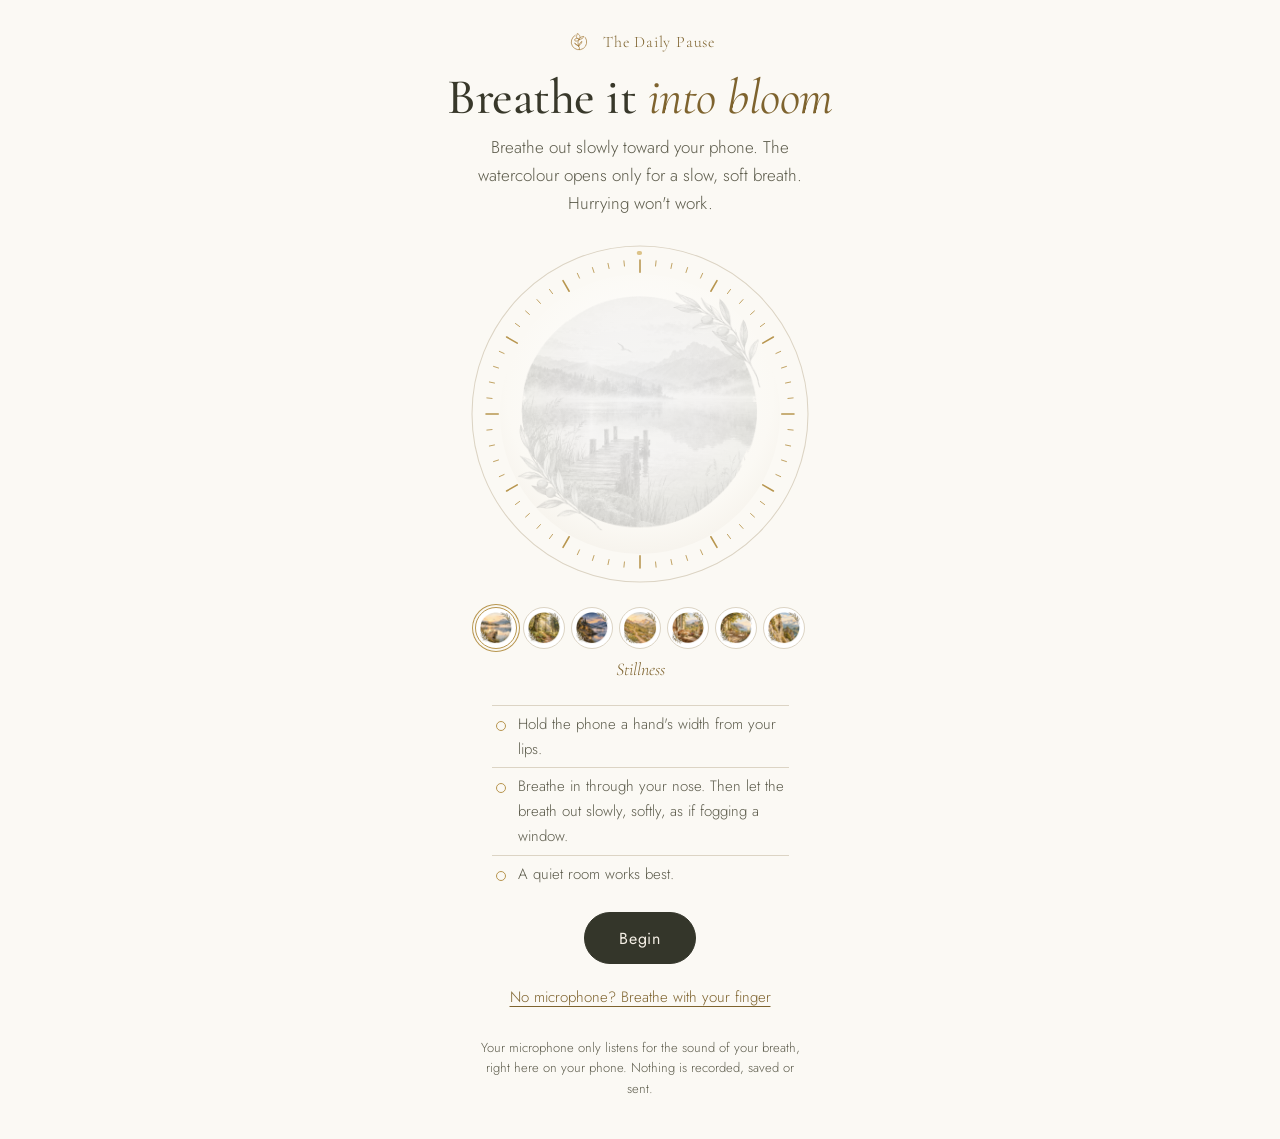
==== oddech/index.html @ 522d476b "Breathe into bloom: microphone-guided slow breath prototype Co-Authored-By: Claude Opus 5.5 <noreply" ====
<!doctype html><html lang="en"><head><meta charset="utf-8"><meta name="viewport" content="width=device-width,initial-scale=1,viewport-fit=cover"><title>Breathe it into bloom</title>
<meta name="claude:viewport-fit-sides" content="cover">
<meta name="description" content="A slow breath, guided by your phone's microphone. The watercolour opens only when you breathe out slowly. Everything stays on your device.">
<link rel="preconnect" href="https://fonts.googleapis.com"><link rel="preconnect" href="https://fonts.gstatic.com" crossorigin>
<link rel="stylesheet" href="https://fonts.googleapis.com/css2?family=Cormorant+Garamond:ital,wght@0,400;0,500;1,400&family=Jost:wght@300;400&display=swap">
<style>
/* VOICE hushed ritual: the page waits for you, it never hurries you
   IDEA a pale watercolour ghost that blooms into colour only on a slow out-breath
   COLOUR ivory ground, olive ink, compass gold; full bloom ends on the same ivory
   TYPE Cormorant Garamond titles and cues, Jost Light text
   LAYOUT one column centred on the gold dial, phone first */
:root{color-scheme:light;--ivory:#FBF9F4;--linen:#EFEAE1;--sage:#D9DBC9;--sage-2:#C6CAB0;--ink:#38382A;--soft:#5C5B4B;--rule:#DCD4C4;--gold:#B8964F;--gold-ink:#7E632E;--olive:#34362A;--on-olive:#F4EFE5;--disp:"Cormorant Garamond","EB Garamond",Garamond,"Times New Roman",serif;--body:"Jost","Futura","Avenir Next",system-ui,sans-serif}
*{box-sizing:border-box;min-width:0}
html,body{margin:0}
body{background:var(--ivory);color:var(--ink);font-family:var(--body);font-weight:300;font-size:17px;line-height:1.65;-webkit-font-smoothing:antialiased;overflow-x:clip;-webkit-tap-highlight-color:transparent}
.app{max-width:560px;margin:0 auto;padding:max(28px,env(safe-area-inset-top,0px)) max(5vw,16px,env(safe-area-inset-right,0px)) max(40px,env(safe-area-inset-bottom,0px)) max(5vw,16px,env(safe-area-inset-left,0px));text-align:center}
.top{display:flex;align-items:center;justify-content:center;gap:10px;color:var(--gold-ink);font-family:var(--disp);font-size:16px;letter-spacing:.05em}
.top svg{width:28px;height:28px}
h1{font-family:var(--disp);font-weight:500;font-size:clamp(36px,9vw,50px);line-height:1.02;letter-spacing:-.01em;margin:16px 0 10px}
h1 i{font-weight:400;color:var(--gold-ink)}
.lede{color:var(--soft);margin:0 auto;max-width:33ch}
.dial{position:relative;width:min(80vw,350px);aspect-ratio:1;margin:22px auto 6px;touch-action:none;user-select:none;-webkit-user-select:none}
.dial svg.ring{position:absolute;inset:0;width:100%;height:100%;overflow:visible;pointer-events:none}
.lens{position:absolute;inset:10%;border-radius:50%;overflow:hidden;background:radial-gradient(circle at 50% 42%,#fff,var(--ivory) 62%,var(--linen))}
.lens img{position:absolute;inset:4%;width:92%;height:92%;object-fit:contain;pointer-events:none}
.lens img.ghost{filter:grayscale(1) contrast(.8);opacity:.2}
.lens img.bloom{--r:0%;-webkit-mask-image:radial-gradient(circle at 50% 56%,#000 var(--r),transparent calc(var(--r) + 22%));mask-image:radial-gradient(circle at 50% 56%,#000 var(--r),transparent calc(var(--r) + 22%));filter:blur(var(--bl,6px)) saturate(var(--sa,.6));transform:scale(var(--sc,.95));opacity:var(--op,0)}
.glow{position:absolute;inset:6%;border-radius:50%;box-shadow:0 0 0 0 rgba(210,181,122,0);transition:box-shadow .8s ease;pointer-events:none}
.glow.on{box-shadow:0 0 44px 6px rgba(210,181,122,.38)}
.meter{position:relative;width:min(70vw,280px);height:22px;margin:14px auto 0}
.meter .track{position:absolute;left:0;right:0;top:10px;height:1px;background:var(--rule)}
.meter .zone{position:absolute;top:8px;height:5px;border-radius:3px;background:linear-gradient(90deg,#ECD79F,#C9A15A);opacity:.55}
.meter .dot{position:absolute;top:4px;width:13px;height:13px;margin-left:-6.5px;border-radius:50%;background:var(--ivory);border:1.5px solid var(--gold);transition:left .08s linear}
.meter .dot.hot{border-color:#8a4b2a}
.meter .lab{position:absolute;top:22px;font-size:11px;letter-spacing:.08em;text-transform:uppercase;color:var(--soft)}
.cue{font-family:var(--disp);font-style:italic;font-size:clamp(25px,6.5vw,30px);line-height:1.2;color:var(--gold-ink);min-height:2.5em;margin:26px auto 0;max-width:20ch;display:flex;align-items:center;justify-content:center;transition:opacity .4s}
.cue.warn{color:#8a4b2a}
.sub{min-height:1.7em;color:var(--soft);font-size:15px;margin:2px 0 0}
.btn{display:inline-flex;align-items:center;justify-content:center;min-height:52px;padding:14px 34px;border-radius:999px;border:1px solid var(--olive);background:var(--olive);color:var(--on-olive);font:400 16px/1.2 var(--body);letter-spacing:.06em;cursor:pointer;text-decoration:none}
.btn:hover{background:#25271d}
.btn.ghost{background:transparent;color:var(--ink);border-color:var(--sage-2)}
.btn.ghost:hover{background:var(--sage)}
.btn:focus-visible,.pick button:focus-visible,.link:focus-visible{outline:1px solid var(--gold-ink);outline-offset:4px}
.row{display:flex;flex-wrap:wrap;gap:10px;justify-content:center;margin-top:20px}
.link{background:none;border:0;font:300 15px var(--body);color:var(--gold-ink);text-decoration:underline;text-underline-offset:4px;cursor:pointer;margin-top:14px;padding:8px}
.pick{display:flex;flex-wrap:wrap;justify-content:center;gap:6px;margin:18px auto 0;max-width:340px}
.pick button{width:42px;height:42px;border-radius:50%;border:1px solid var(--rule);background:#fff;padding:3px;cursor:pointer}
.pick button img{width:100%;height:100%;object-fit:contain;display:block}
.pick button[aria-pressed=true]{border-color:var(--gold);box-shadow:0 0 0 2px var(--ivory),0 0 0 3px var(--gold)}
.pickname{font-family:var(--disp);font-style:italic;color:var(--gold-ink);font-size:18px;margin-top:6px;min-height:1.5em}
.tips{list-style:none;padding:0;margin:20px auto 0;max-width:33ch;text-align:left;font-size:15px;color:var(--soft)}
.tips li{padding:6px 0 6px 26px;position:relative;border-top:1px solid var(--rule)}
.tips li::before{content:"";position:absolute;left:4px;top:15px;width:8px;height:8px;border:1px solid var(--gold);border-radius:50%}
.fine{font-size:13px;color:var(--soft);margin:22px auto 0;max-width:40ch;line-height:1.55}
.done h2{font-family:var(--disp);font-weight:500;font-size:clamp(30px,7.5vw,38px);line-height:1.1;margin:4px 0 6px}
.done p{color:var(--soft);margin:0 auto;max-width:34ch}
.why{font-size:15px;color:var(--soft);max-width:36ch;margin:16px auto 0;padding-top:14px;border-top:1px solid var(--rule)}
.why b{font-weight:400;color:var(--ink)}
.dbg{font:12px/1.4 ui-monospace,monospace;color:var(--soft);margin-top:10px;white-space:pre}
[hidden]{display:none!important}
@media (prefers-reduced-motion:reduce){.glow,.meter .dot,.cue{transition:none}}
</style>

</head><body><main class="app">
  <div class="top"><svg viewBox="0 0 1080 1080" aria-hidden="true"><g transform="translate(540 540) scale(.92) translate(-362.93 -376.05)" fill="none" stroke="#A47A38" stroke-width="30" stroke-linecap="round" stroke-linejoin="round"><path d="M205,92 A325,325 0 1 0 628,188"/><path d="M378,690 L378,612 C378,588 348,572 345,545 C340,500 322,445 320,400 C318,355 338,322 372,268"/><path d="M345,543 C290,505 222,455 176,420 C185,450 250,500 345,543"/><path d="M347,545 C365,470 420,385 483,350 C495,380 460,450 347,545"/><path d="M372,268 C345,225 255,205 200,250 C165,280 172,330 230,338 C290,345 335,315 372,268"/><path d="M372,265 C330,240 275,215 258,185 C238,150 260,115 272,95 C285,72 284,45 290,22 C350,40 398,92 406,152 C412,200 395,238 372,265"/><path d="M403,205 C450,165 505,138 565,145 C540,205 480,262 375,272"/></g></svg>The Daily Pause</div>

  <h1>Breathe it <i>into bloom</i></h1>
  <p class="lede" id="lede">Breathe out slowly toward your phone. The watercolour opens only for a slow, soft breath. Hurrying won't work.</p>

  <div class="dial" id="dial">
    <svg class="ring" viewBox="0 0 200 200" aria-hidden="true">
      <defs><linearGradient id="gg" x1="0" y1="0" x2="1" y2="1"><stop offset="0" stop-color="#F6E7BC"/><stop offset=".42" stop-color="#C9A15A"/><stop offset=".68" stop-color="#ECD79F"/><stop offset="1" stop-color="#A47A38"/></linearGradient></defs>
      <circle cx="100" cy="100" r="96" fill="none" stroke="#DCD4C4" stroke-width=".6"/>
      <g id="ticks" stroke="#B8964F" stroke-linecap="round"></g>
      <circle id="prog" cx="100" cy="100" r="92" fill="none" stroke="url(#gg)" stroke-width="2.4" stroke-linecap="round" pathLength="100" stroke-dasharray="0 100" transform="rotate(-90 100 100)"/>
    </svg>
    <div class="glow" id="glow"></div>
    <div class="lens">
      <img class="ghost" id="ghost" alt="">
      <img class="bloom" id="bloom" alt="">
    </div>
  </div>

  <!-- start -->
  <section id="vStart">
    <div class="pick" id="pick" role="group" aria-label="Choose a watercolour"></div>
    <div class="pickname" id="pickname"></div>
    <ul class="tips">
      <li>Hold the phone a hand's width from your lips.</li>
      <li>Breathe in through your nose. Then let the breath out slowly, softly, as if fogging a window.</li>
      <li>A quiet room works best.</li>
    </ul>
    <div class="row"><button class="btn" id="go">Begin</button></div>
    <button class="link" id="goHold">No microphone? Breathe with your finger</button>
    <p class="fine">Your microphone only listens for the sound of your breath, right here on your phone. Nothing is recorded, saved or sent.</p>
  </section>

  <!-- breathing -->
  <section id="vBreath" hidden>
    <div class="meter" id="meter" aria-hidden="true">
      <div class="track"></div><div class="zone" id="zone"></div><div class="dot" id="dot"></div>
      <span class="lab" style="left:0">still</span><span class="lab" id="labSoft">soft</span><span class="lab" style="right:0">too strong</span>
    </div>
    <p class="cue" id="cue" aria-live="polite"></p>
    <p class="sub" id="sub"></p>
    <div class="row"><button class="btn ghost" id="stop">End</button></div>
    <div class="dbg" id="dbg" hidden></div>
  </section>

  <!-- finished -->
  <section id="vDone" class="done" hidden>
    <h2 id="doneT">That was your pause.</h2>
    <p id="doneP"></p>
    <p class="why"><b>Why it works.</b> A long, slow out-breath engages the parasympathetic nervous system, the body's "rest and digest" side. In a 2023 Stanford study, five minutes a day of breathing with long exhales improved mood and lowered breathing rate more than mindfulness meditation alone (Balban et al., <i>Cell Reports Medicine</i>, 2023).</p>
    <div class="row"><button class="btn" id="again">Bloom another</button></div>
  </section>

  <!-- no mic -->
  <section id="vNoMic" hidden>
    <p class="cue" id="noMicT" style="font-size:22px"></p>
    <p class="sub" id="noMicS"></p>
    <div class="row"><button class="btn" id="toHold">Breathe with your finger</button><button class="btn ghost" id="retry">Try again</button></div>
  </section>
</main>

<script>
{
const $=id=>document.getElementById(id);
const WC={"stillness": "[data-uri]", "nature": "[data-uri]", "sleep": "[data-uri]", "movement": "[data-uri]", "nourishment": "[data-uri]", "connection": "[data-uri]", "play": "[data-uri]"};
const NAMES={stillness:"Stillness",nature:"Nature",sleep:"Sleep",movement:"Movement",nourishment:"Nourishment",connection:"Connection",play:"Play"};
const DEBUG=/[?&]debug=1/.test(location.search);
const GOAL=26;               // seconds of slow, soft out-breath to full bloom (about five or six long breaths)
let fnd="stillness", prog=0, breaths=0, mode=null;
let ac=null, stream=null, an=null, buf=null, raf=0;

/* dial ticks */
{let s="";for(let i=0;i<60;i++){const a=i/60*2*Math.PI,l=i%5?3:7,r1=88,r2=88-l;s+=`<line x1="${100+r1*Math.sin(a)}" y1="${100-r1*Math.cos(a)}" x2="${100+r2*Math.sin(a)}" y2="${100-r2*Math.cos(a)}" stroke-width="${i%5?.5:.9}"/>`}$("ticks").innerHTML=s}

/* watercolour choice */
function setF(k){fnd=k;$("ghost").src=WC[k];$("bloom").src=WC[k];$("pickname").textContent=NAMES[k];
  [...$("pick").children].forEach(b=>b.setAttribute("aria-pressed",b.dataset.k===k))}
Object.keys(NAMES).forEach(k=>{const b=document.createElement("button");b.dataset.k=k;b.setAttribute("aria-label",NAMES[k]);b.innerHTML=`<img alt="" src="${WC[k]}">`;b.onclick=()=>setF(k);$("pick").appendChild(b)});
try{const q=new URLSearchParams(location.search).get("f");if(q&&NAMES[q])fnd=q}catch(e){}
setF(fnd);

/* bloom rendering: p 0..1 */
function render(p){
  const e=1-Math.pow(1-p,1.6), im=$("bloom").style;
  im.setProperty("--r",(e*78)+"%");
  im.setProperty("--bl",((1-e)*6).toFixed(2)+"px");
  im.setProperty("--sa",(.55+.45*e).toFixed(3));
  im.setProperty("--sc",(.95+.05*e).toFixed(4));
  im.setProperty("--op",Math.min(1,p*6).toFixed(3));
  $("ghost").style.opacity=(.2*(1-Math.pow(p,3))).toFixed(3);
  $("prog").setAttribute("stroke-dasharray",`${(p*100).toFixed(2)} 100`);
}
render(0);

function show(v){["vStart","vBreath","vDone","vNoMic"].forEach(x=>$(x).hidden=x!==v)}
let cueT="";
function cue(t,warn,sub){if(t!==cueT){cueT=t;$("cue").textContent=t}$("cue").className="cue"+(warn?" warn":"");if(sub!==undefined)$("sub").textContent=sub}

/* ---------- breath engine (shared by microphone and finger) ---------- */
// state: "wait" (breathe in) | "out" (soft exhale) | "hot" (too strong)
let st="wait", outStart=0, quietSince=0, lastEnd=0, hotTime=0, outGood=0;
function startOut(t){st="out";outStart=t;hotTime=0;outGood=0}
function endOut(t){
  const d=(t-outStart)/1000;
  st="wait";quietSince=t;lastEnd=t;
  if(mode==='mic'&&outLv.length){outLv.sort((a,b)=>a-b);const m=outLv[outLv.length>>1];outLv=[];if(d>=3&&hotTime<d*.4){goodLv.push(m);const g=[...goodLv].sort((a,b)=>a-b)[goodLv.length>>1];hotDb=Math.min(HOT_ABS,Math.max(g+12,floorDb+ON_DB+14));layoutMeter()}}
  if(d>=3 && hotTime<d*.4){breaths++;cue(d>=5?"Beautiful. Breathe in through your nose.":"Good. Breathe in through your nose.",false,"")}
  else if(hotTime>=d*.4){cue("Softer next time. Like fogging a window.",true,"")}
  else if(d>=.6){cue("Slower. Let it last.",true,"A long, soft breath out, not a quick one.")}
}
// called every frame with dt (s), level 0..1 inside the meter, and flags
function step(dt,t,on,hot){
  if(st==="wait"){
    if(on){startOut(t)}
    else if(t-lastEnd>1800 || !lastEnd){cue("Breathe in through your nose…",false,lastEnd?"":"Then breathe out slowly toward the phone.");if(t-lastEnd>3800&&lastEnd)cue("Now breathe out, slowly…",false,"")}
  }else{
    if(!on){endOut(t);return}
    const d=(t-outStart)/1000;
    if(hot){hotTime+=dt;cue("Softer. Slower.",true,"Too strong, the colour waits.");$("glow").classList.remove("on");return}
    // reward slowness: the longer the out-breath lasts, the faster the colour opens
    const ramp=d<.8?0:Math.min(1,(d-.8)/2.2);
    if(ramp>0){prog=Math.min(1,prog+dt*ramp/GOAL);outGood+=dt;render(prog)}
    $("glow").classList.toggle("on",ramp>0);
    cue(d<2?"Slowly…":d<5?"Keep going, softly…":"All the way out…",false,"");
    if(prog>=.995)finish();
  }
}
function finish(){
  stopAll();
  $("glow").classList.remove("on");render(1);
  const n=Math.max(breaths+(st==="out"?1:0),1);
  $("doneP").textContent=`${NAMES[fnd]} opened with ${n} slow breath${n===1?"":"s"} out. Stay here for a moment before you go back to your day.`;
  show("vDone");
}

/* ---------- microphone ---------- */
let floorDb=-70, sm=-90, cal=[], calEnd=0, onT=0, offT=0, lastT=0, isOn=false, flat=0;
const ON_DB=9, OFF_DB=5;        // dB above the room's own quiet: start / end of an out-breath
const HOT_ABS=-20;              // dBFS: a strong blow, never a slow breath
let hotDb=HOT_ABS, outLv=[], goodLv=[];   // learns this person's own soft level
const TOP=-8;
function meterPos(db){return Math.max(0,Math.min(1,(db-floorDb)/(TOP-floorDb)))}
function layoutMeter(){
  const a=meterPos(floorDb+ON_DB)*100,b=meterPos(hotDb)*100;
  $("zone").style.left=a+"%";$("zone").style.width=(b-a)+"%";$("labSoft").style.left=`calc(${(a+b)/2}% - 14px)`;
}
async function startMic(){
  mode="mic";
  if(!navigator.mediaDevices||!navigator.mediaDevices.getUserMedia){noMic(null);return}
  // create the audio context inside the tap (iOS Safari only allows it there)
  const AC=window.AudioContext||window.webkitAudioContext;
  try{ac=new AC()}catch(e){noMic(e);return}
  const resumed=ac.resume&&ac.resume().catch(()=>{});
  try{
    stream=await navigator.mediaDevices.getUserMedia({audio:{echoCancellation:false,noiseSuppression:false,autoGainControl:false,channelCount:1},video:false});
  }catch(e){stopAll();noMic(e);return}
  await resumed;
  try{if(ac.state!=="running")await ac.resume()}catch(e){}
  const src=ac.createMediaStreamSource(stream);
  const hp=ac.createBiquadFilter();hp.type="highpass";hp.frequency.value=60;     // cut table bumps / hum
  an=ac.createAnalyser();an.fftSize=2048;an.smoothingTimeConstant=0;
  src.connect(hp);hp.connect(an);
  buf=new Float32Array(an.fftSize);
  prog=0;breaths=0;st="wait";lastEnd=0;isOn=false;sm=-90;cal=[];hotDb=HOT_ABS;outLv=[];goodLv=[];render(0);layoutMeter();
  $("meter").hidden=false;$("dbg").hidden=!DEBUG;show("vBreath");
  cue("Stay quiet for a moment…",false,"Listening to the room.");
  calEnd=performance.now()+1600;lastT=performance.now();
  raf=requestAnimationFrame(loop);
}
function readLevel(){
  if(an.getFloatTimeDomainData)an.getFloatTimeDomainData(buf);
  else{const b=new Uint8Array(an.fftSize);an.getByteTimeDomainData(b);for(let i=0;i<b.length;i++)buf[i]=(b[i]-128)/128}
  let s=0;for(let i=0;i<buf.length;i++)s+=buf[i]*buf[i];
  return 10*Math.log10(s/buf.length+1e-12);
}
function loop(t){
  raf=requestAnimationFrame(loop);
  const dt=Math.min(.1,(t-lastT)/1000);lastT=t;
  const db=readLevel();
  // smooth: rise fairly fast, fall a little slower
  sm+= (db>sm?.35:.18)*(db-sm);
  if(t<calEnd){cal.push(db);return}
  if(cal.length){cal.sort((a,b)=>a-b);floorDb=Math.max(-95,cal[Math.floor(cal.length*.5)]);cal=[];layoutMeter();cue("Breathe in through your nose…",false,"Then breathe out slowly toward the phone.")}
  let rel=sm-floorDb;
  // follow the room slowly while nobody is breathing out
  if(!isOn&&st==="wait"&&rel<OFF_DB)floorDb+=(sm-floorDb)*.004;
  // hysteresis so tiny dips don't break an out-breath
  if(!isOn){if(rel>ON_DB){onT+=dt;if(onT>.12){isOn=true;offT=0}}else onT=0}
  else{if(rel<OFF_DB){offT+=dt;if(offT>.35){isOn=false;onT=0}}else offT=0}
  const hot=isOn&&sm>hotDb;
  if(isOn)outLv.push(sm);
  $("dot").style.left=(meterPos(sm)*100)+"%";$("dot").classList.toggle("hot",hot);
  if(DEBUG)$("dbg").textContent=`level ${db.toFixed(1)} dB  smooth ${sm.toFixed(1)}  floor ${floorDb.toFixed(1)}  rel ${rel.toFixed(1)}  hotAt ${hotDb.toFixed(1)}\non ${isOn} hot ${hot} state ${st}  bloom ${(prog*100).toFixed(0)}%  breaths ${breaths}`;
  step(dt,t,isOn,hot);
}
function stopAll(){
  cancelAnimationFrame(raf);raf=0;
  if(stream){stream.getTracks().forEach(x=>x.stop());stream=null}   // turns the mic off right away
  if(ac){try{ac.close()}catch(e){}ac=null}
  an=null;holding=false;
}
function noMic(e){
  const n=e&&e.name;
  const ios=/iP(hone|ad|od)/.test(navigator.userAgent)||(navigator.platform==="MacIntel"&&navigator.maxTouchPoints>1);
  if(n==="NotAllowedError"||n==="SecurityError"){
    $("noMicT").textContent="The microphone isn't allowed here.";
    $("noMicS").textContent=ios?"On iPhone, tap aA in the address bar, then Website Settings, then Microphone: Allow. Or breathe with your finger instead.":"Allow the microphone for this page in your browser settings, or breathe with your finger instead.";
  }else{
    $("noMicT").textContent="No microphone is available here.";
    $("noMicS").textContent="You can breathe with your finger instead: touch and hold the circle while you breathe out.";
  }
  show("vNoMic");
}

/* ---------- finger: touch and hold while breathing out ---------- */
let holding=false;
function startHold(){
  stopAll();mode="hold";prog=0;breaths=0;st="wait";lastEnd=0;render(0);
  $("meter").hidden=true;$("dbg").hidden=true;show("vBreath");
  cue("Breathe in through your nose…",false,"Then touch and hold the circle while you breathe out slowly.");
  lastT=performance.now();
  const tick=t=>{raf=requestAnimationFrame(tick);const dt=Math.min(.1,(t-lastT)/1000);lastT=t;if(mode==="hold")step(dt,t,holding,false)};
  raf=requestAnimationFrame(tick);
}
const dial=$("dial");
dial.addEventListener("pointerdown",e=>{if(mode==="hold"&&!$("vBreath").hidden){holding=true;try{dial.setPointerCapture(e.pointerId)}catch(_){}e.preventDefault()}});
["pointerup","pointercancel","lostpointercapture"].forEach(ev=>dial.addEventListener(ev,()=>{holding=false}));
dial.addEventListener("contextmenu",e=>{if(mode==="hold")e.preventDefault()});

/* ---------- buttons ---------- */
$("go").onclick=startMic;
$("goHold").onclick=startHold;
$("toHold").onclick=startHold;
$("retry").onclick=startMic;
$("stop").onclick=()=>{stopAll();mode=null;$("glow").classList.remove("on");prog=0;render(0);show("vStart")};
$("again").onclick=()=>{mode=null;prog=0;render(0);const k=Object.keys(NAMES);setF(k[(k.indexOf(fnd)+1)%k.length]);show("vStart");scrollTo({top:0,behavior:"smooth"})};
document.addEventListener("visibilitychange",()=>{if(document.hidden&&mode==="mic"&&!$("vBreath").hidden){stopAll();mode=null;show("vStart")}});
}
</script>
</body></html>
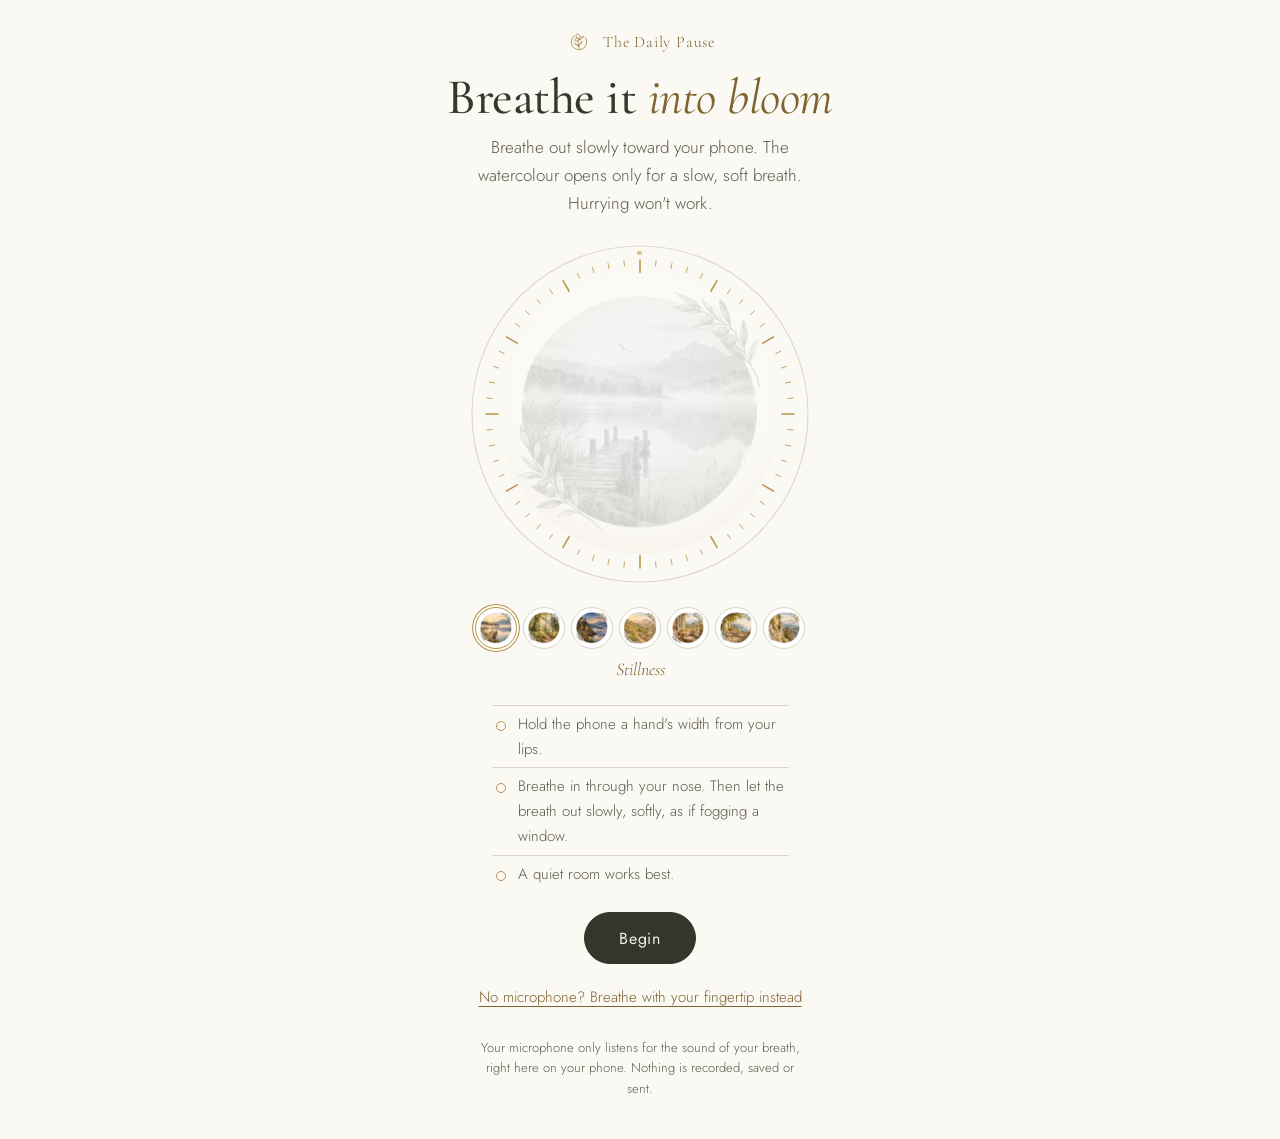
==== commit 34c4c21a: "Breathe into bloom: clearer fingertip mode instructions Co-Authored-By: Claude Opus 5.5 <noreply@ant" ====
--- a/oddech/index.html
+++ b/oddech/index.html
@@ -19,7 +19,7 @@
 h1{font-family:var(--disp);font-weight:500;font-size:clamp(36px,9vw,50px);line-height:1.02;letter-spacing:-.01em;margin:16px 0 10px}
 h1 i{font-weight:400;color:var(--gold-ink)}
 .lede{color:var(--soft);margin:0 auto;max-width:33ch}
-.dial{position:relative;width:min(80vw,350px);aspect-ratio:1;margin:22px auto 6px;touch-action:none;user-select:none;-webkit-user-select:none}
+.dial{position:relative;width:min(80vw,350px);aspect-ratio:1;margin:22px auto 6px;touch-action:none;user-select:none;-webkit-user-select:none;-webkit-touch-callout:none}
 .dial svg.ring{position:absolute;inset:0;width:100%;height:100%;overflow:visible;pointer-events:none}
 .lens{position:absolute;inset:10%;border-radius:50%;overflow:hidden;background:radial-gradient(circle at 50% 42%,#fff,var(--ivory) 62%,var(--linen))}
 .lens img{position:absolute;inset:4%;width:92%;height:92%;object-fit:contain;pointer-events:none}
@@ -57,8 +57,17 @@
 .why{font-size:15px;color:var(--soft);max-width:36ch;margin:16px auto 0;padding-top:14px;border-top:1px solid var(--rule)}
 .why b{font-weight:400;color:var(--ink)}
 .dbg{font:12px/1.4 ui-monospace,monospace;color:var(--soft);margin-top:10px;white-space:pre}
+.hint{position:absolute;left:50%;bottom:16%;transform:translateX(-50%);font:400 12px/1 var(--body);letter-spacing:.14em;text-transform:uppercase;color:var(--gold-ink);background:rgba(251,249,244,.92);border:1px solid var(--gold);border-radius:999px;padding:9px 16px;white-space:nowrap;pointer-events:none;transition:opacity .4s}
+.dial.holdable{cursor:pointer}
+.dial.holdable .lens{transition:transform .5s ease}
+.dial.holdable.wait-hold .glow{animation:invite 2.6s ease-in-out infinite}
+.dial.held .lens{transform:scale(.975)}
+@keyframes invite{0%,100%{box-shadow:0 0 0 0 rgba(184,150,79,0)}50%{box-shadow:0 0 0 7px rgba(184,150,79,.22)}}
+.howto{list-style:none;counter-reset:h;padding:0;margin:18px auto 0;max-width:32ch;text-align:left;font-size:15px;color:var(--soft)}
+.howto li{counter-increment:h;padding:7px 0 7px 34px;position:relative;border-top:1px solid var(--rule)}
+.howto li::before{content:counter(h);position:absolute;left:2px;top:8px;width:22px;height:22px;border:1px solid var(--gold);border-radius:50%;font:400 12px/21px var(--body);text-align:center;color:var(--gold-ink)}
 [hidden]{display:none!important}
-@media (prefers-reduced-motion:reduce){.glow,.meter .dot,.cue{transition:none}}
+@media (prefers-reduced-motion:reduce){.dial.holdable.wait-hold .glow{animation:none}.glow,.meter .dot,.cue{transition:none}}
 </style>
 
 </head><body><main class="app">
@@ -79,6 +88,7 @@
       <img class="ghost" id="ghost" alt="">
       <img class="bloom" id="bloom" alt="">
     </div>
+    <div class="hint" id="hint" hidden></div>
   </div>
 
   <!-- start -->
@@ -91,7 +101,7 @@
       <li>A quiet room works best.</li>
     </ul>
     <div class="row"><button class="btn" id="go">Begin</button></div>
-    <button class="link" id="goHold">No microphone? Breathe with your finger</button>
+    <button class="link" id="goHold">No microphone? Breathe with your fingertip instead</button>
     <p class="fine">Your microphone only listens for the sound of your breath, right here on your phone. Nothing is recorded, saved or sent.</p>
   </section>
 
@@ -103,6 +113,11 @@
     </div>
     <p class="cue" id="cue" aria-live="polite"></p>
     <p class="sub" id="sub"></p>
+    <ol class="howto" id="howto" hidden>
+      <li>Breathe in through your nose.</li>
+      <li>Touch and hold the circle while you breathe out, slowly.</li>
+      <li>Let go as you breathe in again.</li>
+    </ol>
     <div class="row"><button class="btn ghost" id="stop">End</button></div>
     <div class="dbg" id="dbg" hidden></div>
   </section>
@@ -164,19 +179,26 @@
 // state: "wait" (breathe in) | "out" (soft exhale) | "hot" (too strong)
 let st="wait", outStart=0, quietSince=0, lastEnd=0, hotTime=0, outGood=0;
 function startOut(t){st="out";outStart=t;hotTime=0;outGood=0}
+function hint(s){const h=$("hint");h.hidden=!s;if(h.textContent!==s)h.textContent=s;$("dial").classList.toggle("wait-hold",mode==="hold"&&st==="wait")}
 function endOut(t){
   const d=(t-outStart)/1000;
   st="wait";quietSince=t;lastEnd=t;
   if(mode==='mic'&&outLv.length){outLv.sort((a,b)=>a-b);const m=outLv[outLv.length>>1];outLv=[];if(d>=3&&hotTime<d*.4){goodLv.push(m);const g=[...goodLv].sort((a,b)=>a-b)[goodLv.length>>1];hotDb=Math.min(HOT_ABS,Math.max(g+12,floorDb+ON_DB+14));layoutMeter()}}
-  if(d>=3 && hotTime<d*.4){breaths++;cue(d>=5?"Beautiful. Breathe in through your nose.":"Good. Breathe in through your nose.",false,"")}
+  const H=mode==="hold";
+  if(d>=3 && hotTime<d*.4){breaths++;cue(d>=5?"Beautiful. Breathe in through your nose.":"Good. Breathe in through your nose.",false,H?"Then hold the circle again and breathe out.":"")}
   else if(hotTime>=d*.4){cue("Softer next time. Like fogging a window.",true,"")}
-  else if(d>=.6){cue("Slower. Let it last.",true,"A long, soft breath out, not a quick one.")}
+  else if(d>=.6){cue("Slower. Let it last.",true,H?"Keep holding for the whole long breath out.":"A long, soft breath out, not a quick one.")}
+  hint(H?"Breathe in":"");
 }
 // called every frame with dt (s), level 0..1 inside the meter, and flags
 function step(dt,t,on,hot){
   if(st==="wait"){
     if(on){startOut(t)}
-    else if(t-lastEnd>1800 || !lastEnd){cue("Breathe in through your nose…",false,lastEnd?"":"Then breathe out slowly toward the phone.");if(t-lastEnd>3800&&lastEnd)cue("Now breathe out, slowly…",false,"")}
+    else if(t-lastEnd>1800 || !lastEnd){
+      const H=mode==="hold";
+      if(lastEnd&&t-lastEnd>3800){cue(H?"Now hold the circle and breathe out, slowly…":"Now breathe out, slowly…",false,"");hint(H?"Hold here":"")}
+      else{cue("Breathe in through your nose…",false,lastEnd?"":H?"":"Then breathe out slowly toward the phone.");hint(H?(lastEnd?"Breathe in":"Hold here"):"")}
+    }
   }else{
     if(!on){endOut(t);return}
     const d=(t-outStart)/1000;
@@ -185,12 +207,13 @@
     const ramp=d<.8?0:Math.min(1,(d-.8)/2.2);
     if(ramp>0){prog=Math.min(1,prog+dt*ramp/GOAL);outGood+=dt;render(prog)}
     $("glow").classList.toggle("on",ramp>0);
-    cue(d<2?"Slowly…":d<5?"Keep going, softly…":"All the way out…",false,"");
+    cue(d<2?"Slowly…":d<5?"Keep going, softly…":"All the way out…",false,mode==="hold"?"Keep holding. Let go when your breath is out.":"");
+    hint(mode==="hold"?"Breathing out":"");
     if(prog>=.995)finish();
   }
 }
 function finish(){
-  stopAll();
+  stopAll();$("dial").classList.remove("held","wait-hold");hint("");
   $("glow").classList.remove("on");render(1);
   const n=Math.max(breaths+(st==="out"?1:0),1);
   $("doneP").textContent=`${NAMES[fnd]} opened with ${n} slow breath${n===1?"":"s"} out. Stay here for a moment before you go back to your day.`;
@@ -226,7 +249,7 @@
   src.connect(hp);hp.connect(an);
   buf=new Float32Array(an.fftSize);
   prog=0;breaths=0;st="wait";lastEnd=0;isOn=false;sm=-90;cal=[];hotDb=HOT_ABS;outLv=[];goodLv=[];render(0);layoutMeter();
-  $("meter").hidden=false;$("dbg").hidden=!DEBUG;show("vBreath");
+  $("meter").hidden=false;$("dbg").hidden=!DEBUG;$("howto").hidden=true;resetHold();show("vBreath");
   cue("Stay quiet for a moment…",false,"Listening to the room.");
   calEnd=performance.now()+1600;lastT=performance.now();
   raf=requestAnimationFrame(loop);
@@ -280,15 +303,19 @@
 let holding=false;
 function startHold(){
   stopAll();mode="hold";prog=0;breaths=0;st="wait";lastEnd=0;render(0);
-  $("meter").hidden=true;$("dbg").hidden=true;show("vBreath");
-  cue("Breathe in through your nose…",false,"Then touch and hold the circle while you breathe out slowly.");
+  $("meter").hidden=true;$("dbg").hidden=true;$("howto").hidden=false;show("vBreath");
+  $("dial").classList.add("holdable");
+  $("lede").textContent="Hold the circle while you breathe out, let go as you breathe in. The watercolour opens only for a slow breath out.";
+  cue("Breathe in through your nose…",false,"");hint("Hold here");
   lastT=performance.now();
   const tick=t=>{raf=requestAnimationFrame(tick);const dt=Math.min(.1,(t-lastT)/1000);lastT=t;if(mode==="hold")step(dt,t,holding,false)};
   raf=requestAnimationFrame(tick);
 }
 const dial=$("dial");
-dial.addEventListener("pointerdown",e=>{if(mode==="hold"&&!$("vBreath").hidden){holding=true;try{dial.setPointerCapture(e.pointerId)}catch(_){}e.preventDefault()}});
-["pointerup","pointercancel","lostpointercapture"].forEach(ev=>dial.addEventListener(ev,()=>{holding=false}));
+function resetHold(){$("dial").classList.remove("holdable","held","wait-hold");hint("");$("lede").textContent=LEDE}
+const LEDE=$("lede").textContent;
+dial.addEventListener("pointerdown",e=>{if(mode==="hold"&&!$("vBreath").hidden){holding=true;dial.classList.add("held");try{dial.setPointerCapture(e.pointerId)}catch(_){}e.preventDefault()}});
+["pointerup","pointercancel","lostpointercapture"].forEach(ev=>dial.addEventListener(ev,()=>{holding=false;dial.classList.remove("held")}));
 dial.addEventListener("contextmenu",e=>{if(mode==="hold")e.preventDefault()});
 
 /* ---------- buttons ---------- */
@@ -296,8 +323,8 @@
 $("goHold").onclick=startHold;
 $("toHold").onclick=startHold;
 $("retry").onclick=startMic;
-$("stop").onclick=()=>{stopAll();mode=null;$("glow").classList.remove("on");prog=0;render(0);show("vStart")};
-$("again").onclick=()=>{mode=null;prog=0;render(0);const k=Object.keys(NAMES);setF(k[(k.indexOf(fnd)+1)%k.length]);show("vStart");scrollTo({top:0,behavior:"smooth"})};
+$("stop").onclick=()=>{stopAll();resetHold();mode=null;$("glow").classList.remove("on");prog=0;render(0);show("vStart")};
+$("again").onclick=()=>{mode=null;resetHold();prog=0;render(0);const k=Object.keys(NAMES);setF(k[(k.indexOf(fnd)+1)%k.length]);show("vStart");scrollTo({top:0,behavior:"smooth"})};
 document.addEventListener("visibilitychange",()=>{if(document.hidden&&mode==="mic"&&!$("vBreath").hidden){stopAll();mode=null;show("vStart")}});
 }
 </script>
